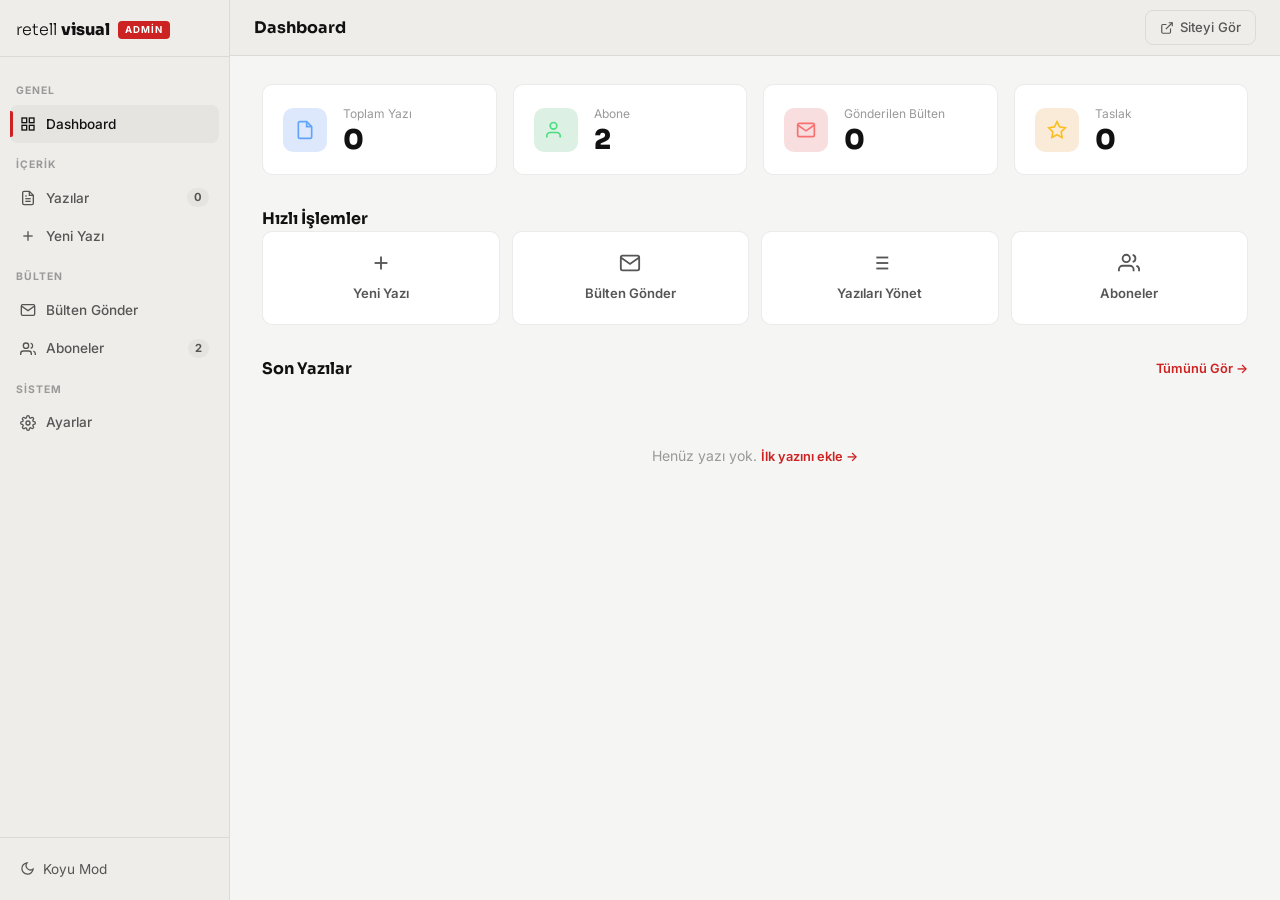
==== admin/index.html @ 18cd8cfc "Add admin panel: article editor, newsletter module, subscriber management" ====
<!DOCTYPE html>
<html lang="tr" data-theme="dark">
<head>
  <meta charset="UTF-8">
  <meta name="viewport" content="width=device-width, initial-scale=1.0">
  <title>Retell Visual — Admin</title>
  <link rel="preconnect" href="https://fonts.googleapis.com">
  <link rel="preconnect" href="https://fonts.gstatic.com" crossorigin>
  <link href="https://fonts.googleapis.com/css2?family=Sora:wght@300;400;600;700;800&family=Inter:wght@400;500;600&display=swap" rel="stylesheet">
  <link rel="stylesheet" href="admin.css">
</head>
<body>

  <!-- ── SIDEBAR ──────────────────────────────────────────── -->
  <aside class="sidebar" id="sidebar">
    <div class="sidebar-top">
      <a href="../index.html" class="sidebar-logo" target="_blank">
        <span class="logo-wordmark">retell <strong>visual</strong></span>
        <span class="admin-badge">admin</span>
      </a>
      <button class="sidebar-close" id="sidebar-close" aria-label="Menüyü kapat">
        <svg xmlns="http://www.w3.org/2000/svg" width="18" height="18" viewBox="0 0 24 24" fill="none" stroke="currentColor" stroke-width="2.5"><line x1="18" y1="6" x2="6" y2="18"/><line x1="6" y1="6" x2="18" y2="18"/></svg>
      </button>
    </div>

    <nav class="sidebar-nav">
      <p class="nav-section-label">Genel</p>
      <ul>
        <li><a href="#" class="nav-item active" data-view="dashboard">
          <svg xmlns="http://www.w3.org/2000/svg" width="16" height="16" viewBox="0 0 24 24" fill="none" stroke="currentColor" stroke-width="2"><rect x="3" y="3" width="7" height="7"/><rect x="14" y="3" width="7" height="7"/><rect x="14" y="14" width="7" height="7"/><rect x="3" y="14" width="7" height="7"/></svg>
          Dashboard
        </a></li>
      </ul>

      <p class="nav-section-label">İçerik</p>
      <ul>
        <li><a href="#" class="nav-item" data-view="articles">
          <svg xmlns="http://www.w3.org/2000/svg" width="16" height="16" viewBox="0 0 24 24" fill="none" stroke="currentColor" stroke-width="2"><path d="M14 2H6a2 2 0 0 0-2 2v16a2 2 0 0 0 2 2h12a2 2 0 0 0 2-2V8z"/><polyline points="14 2 14 8 20 8"/><line x1="16" y1="13" x2="8" y2="13"/><line x1="16" y1="17" x2="8" y2="17"/><polyline points="10 9 9 9 8 9"/></svg>
          Yazılar
          <span class="nav-badge" id="articles-count">0</span>
        </a></li>
        <li><a href="#" class="nav-item" data-view="new-article">
          <svg xmlns="http://www.w3.org/2000/svg" width="16" height="16" viewBox="0 0 24 24" fill="none" stroke="currentColor" stroke-width="2"><line x1="12" y1="5" x2="12" y2="19"/><line x1="5" y1="12" x2="19" y2="12"/></svg>
          Yeni Yazı
        </a></li>
      </ul>

      <p class="nav-section-label">Bülten</p>
      <ul>
        <li><a href="#" class="nav-item" data-view="newsletter">
          <svg xmlns="http://www.w3.org/2000/svg" width="16" height="16" viewBox="0 0 24 24" fill="none" stroke="currentColor" stroke-width="2"><path d="M4 4h16c1.1 0 2 .9 2 2v12c0 1.1-.9 2-2 2H4c-1.1 0-2-.9-2-2V6c0-1.1.9-2 2-2z"/><polyline points="22,6 12,13 2,6"/></svg>
          Bülten Gönder
        </a></li>
        <li><a href="#" class="nav-item" data-view="subscribers">
          <svg xmlns="http://www.w3.org/2000/svg" width="16" height="16" viewBox="0 0 24 24" fill="none" stroke="currentColor" stroke-width="2"><path d="M17 21v-2a4 4 0 0 0-4-4H5a4 4 0 0 0-4 4v2"/><circle cx="9" cy="7" r="4"/><path d="M23 21v-2a4 4 0 0 0-3-3.87"/><path d="M16 3.13a4 4 0 0 1 0 7.75"/></svg>
          Aboneler
          <span class="nav-badge" id="subs-count">0</span>
        </a></li>
      </ul>

      <p class="nav-section-label">Sistem</p>
      <ul>
        <li><a href="#" class="nav-item" data-view="settings">
          <svg xmlns="http://www.w3.org/2000/svg" width="16" height="16" viewBox="0 0 24 24" fill="none" stroke="currentColor" stroke-width="2"><circle cx="12" cy="12" r="3"/><path d="M19.4 15a1.65 1.65 0 0 0 .33 1.82l.06.06a2 2 0 0 1-2.83 2.83l-.06-.06a1.65 1.65 0 0 0-1.82-.33 1.65 1.65 0 0 0-1 1.51V21a2 2 0 0 1-4 0v-.09A1.65 1.65 0 0 0 9 19.4a1.65 1.65 0 0 0-1.82.33l-.06.06a2 2 0 0 1-2.83-2.83l.06-.06A1.65 1.65 0 0 0 4.68 15a1.65 1.65 0 0 0-1.51-1H3a2 2 0 0 1 0-4h.09A1.65 1.65 0 0 0 4.6 9a1.65 1.65 0 0 0-.33-1.82l-.06-.06a2 2 0 0 1 2.83-2.83l.06.06A1.65 1.65 0 0 0 9 4.68a1.65 1.65 0 0 0 1-1.51V3a2 2 0 0 1 4 0v.09a1.65 1.65 0 0 0 1 1.51 1.65 1.65 0 0 0 1.82-.33l.06-.06a2 2 0 0 1 2.83 2.83l-.06.06A1.65 1.65 0 0 0 19.4 9a1.65 1.65 0 0 0 1.51 1H21a2 2 0 0 1 0 4h-.09a1.65 1.65 0 0 0-1.51 1z"/></svg>
          Ayarlar
        </a></li>
      </ul>
    </nav>

    <div class="sidebar-bottom">
      <button class="theme-toggle-sidebar" id="theme-toggle">
        <svg class="icon-sun" xmlns="http://www.w3.org/2000/svg" width="15" height="15" viewBox="0 0 24 24" fill="none" stroke="currentColor" stroke-width="2"><circle cx="12" cy="12" r="5"/><line x1="12" y1="1" x2="12" y2="3"/><line x1="12" y1="21" x2="12" y2="23"/><line x1="4.22" y1="4.22" x2="5.64" y2="5.64"/><line x1="18.36" y1="18.36" x2="19.78" y2="19.78"/><line x1="1" y1="12" x2="3" y2="12"/><line x1="21" y1="12" x2="23" y2="12"/></svg>
        <svg class="icon-moon" xmlns="http://www.w3.org/2000/svg" width="15" height="15" viewBox="0 0 24 24" fill="none" stroke="currentColor" stroke-width="2"><path d="M21 12.79A9 9 0 1 1 11.21 3 7 7 0 0 0 21 12.79z"/></svg>
        <span class="theme-label">Açık Mod</span>
      </button>
    </div>
  </aside>

  <!-- ── MAIN ─────────────────────────────────────────────── -->
  <div class="admin-main" id="admin-main">

    <!-- Topbar -->
    <header class="topbar">
      <button class="topbar-menu" id="sidebar-open" aria-label="Menüyü aç">
        <svg xmlns="http://www.w3.org/2000/svg" width="20" height="20" viewBox="0 0 24 24" fill="none" stroke="currentColor" stroke-width="2"><line x1="3" y1="6" x2="21" y2="6"/><line x1="3" y1="12" x2="21" y2="12"/><line x1="3" y1="18" x2="21" y2="18"/></svg>
      </button>
      <h1 class="topbar-title" id="topbar-title">Dashboard</h1>
      <div class="topbar-actions">
        <a href="../index.html" target="_blank" class="topbar-btn">
          <svg xmlns="http://www.w3.org/2000/svg" width="14" height="14" viewBox="0 0 24 24" fill="none" stroke="currentColor" stroke-width="2"><path d="M18 13v6a2 2 0 0 1-2 2H5a2 2 0 0 1-2-2V8a2 2 0 0 1 2-2h6"/><polyline points="15 3 21 3 21 9"/><line x1="10" y1="14" x2="21" y2="3"/></svg>
          Siteyi Gör
        </a>
      </div>
    </header>

    <!-- ── VIEW: DASHBOARD ─────────────────────────────────── -->
    <div class="view active" id="view-dashboard">
      <div class="view-inner">

        <div class="stat-row">
          <div class="stat-tile">
            <div class="stat-tile-icon icon-blue">
              <svg xmlns="http://www.w3.org/2000/svg" width="20" height="20" viewBox="0 0 24 24" fill="none" stroke="currentColor" stroke-width="2"><path d="M14 2H6a2 2 0 0 0-2 2v16a2 2 0 0 0 2 2h12a2 2 0 0 0 2-2V8z"/><polyline points="14 2 14 8 20 8"/></svg>
            </div>
            <div>
              <p class="stat-tile-label">Toplam Yazı</p>
              <p class="stat-tile-value" id="dash-articles">0</p>
            </div>
          </div>
          <div class="stat-tile">
            <div class="stat-tile-icon icon-green">
              <svg xmlns="http://www.w3.org/2000/svg" width="20" height="20" viewBox="0 0 24 24" fill="none" stroke="currentColor" stroke-width="2"><path d="M17 21v-2a4 4 0 0 0-4-4H5a4 4 0 0 0-4 4v2"/><circle cx="9" cy="7" r="4"/></svg>
            </div>
            <div>
              <p class="stat-tile-label">Abone</p>
              <p class="stat-tile-value" id="dash-subs">0</p>
            </div>
          </div>
          <div class="stat-tile">
            <div class="stat-tile-icon icon-red">
              <svg xmlns="http://www.w3.org/2000/svg" width="20" height="20" viewBox="0 0 24 24" fill="none" stroke="currentColor" stroke-width="2"><path d="M4 4h16c1.1 0 2 .9 2 2v12c0 1.1-.9 2-2 2H4c-1.1 0-2-.9-2-2V6c0-1.1.9-2 2-2z"/><polyline points="22,6 12,13 2,6"/></svg>
            </div>
            <div>
              <p class="stat-tile-label">Gönderilen Bülten</p>
              <p class="stat-tile-value" id="dash-newsletters">0</p>
            </div>
          </div>
          <div class="stat-tile">
            <div class="stat-tile-icon icon-amber">
              <svg xmlns="http://www.w3.org/2000/svg" width="20" height="20" viewBox="0 0 24 24" fill="none" stroke="currentColor" stroke-width="2"><polygon points="12 2 15.09 8.26 22 9.27 17 14.14 18.18 21.02 12 17.77 5.82 21.02 7 14.14 2 9.27 8.91 8.26 12 2"/></svg>
            </div>
            <div>
              <p class="stat-tile-label">Taslak</p>
              <p class="stat-tile-value" id="dash-drafts">0</p>
            </div>
          </div>
        </div>

        <!-- Quick actions -->
        <div class="section-block">
          <h2 class="block-title">Hızlı İşlemler</h2>
          <div class="quick-actions">
            <button class="quick-btn" data-view="new-article">
              <svg xmlns="http://www.w3.org/2000/svg" width="22" height="22" viewBox="0 0 24 24" fill="none" stroke="currentColor" stroke-width="2"><line x1="12" y1="5" x2="12" y2="19"/><line x1="5" y1="12" x2="19" y2="12"/></svg>
              Yeni Yazı
            </button>
            <button class="quick-btn" data-view="newsletter">
              <svg xmlns="http://www.w3.org/2000/svg" width="22" height="22" viewBox="0 0 24 24" fill="none" stroke="currentColor" stroke-width="2"><path d="M4 4h16c1.1 0 2 .9 2 2v12c0 1.1-.9 2-2 2H4c-1.1 0-2-.9-2-2V6c0-1.1.9-2 2-2z"/><polyline points="22,6 12,13 2,6"/></svg>
              Bülten Gönder
            </button>
            <button class="quick-btn" data-view="articles">
              <svg xmlns="http://www.w3.org/2000/svg" width="22" height="22" viewBox="0 0 24 24" fill="none" stroke="currentColor" stroke-width="2"><line x1="8" y1="6" x2="21" y2="6"/><line x1="8" y1="12" x2="21" y2="12"/><line x1="8" y1="18" x2="21" y2="18"/><line x1="3" y1="6" x2="3.01" y2="6"/><line x1="3" y1="12" x2="3.01" y2="12"/><line x1="3" y1="18" x2="3.01" y2="18"/></svg>
              Yazıları Yönet
            </button>
            <button class="quick-btn" data-view="subscribers">
              <svg xmlns="http://www.w3.org/2000/svg" width="22" height="22" viewBox="0 0 24 24" fill="none" stroke="currentColor" stroke-width="2"><path d="M17 21v-2a4 4 0 0 0-4-4H5a4 4 0 0 0-4 4v2"/><circle cx="9" cy="7" r="4"/><path d="M23 21v-2a4 4 0 0 0-3-3.87"/><path d="M16 3.13a4 4 0 0 1 0 7.75"/></svg>
              Aboneler
            </button>
          </div>
        </div>

        <!-- Recent articles -->
        <div class="section-block">
          <div class="block-head">
            <h2 class="block-title">Son Yazılar</h2>
            <button class="link-btn" data-view="articles">Tümünü Gör →</button>
          </div>
          <div id="dash-recent-list" class="article-list"></div>
          <div class="empty-state hidden" id="dash-empty">
            <p>Henüz yazı yok. <button class="link-btn" data-view="new-article">İlk yazını ekle →</button></p>
          </div>
        </div>

      </div>
    </div>

    <!-- ── VIEW: ARTICLES LIST ─────────────────────────────── -->
    <div class="view" id="view-articles">
      <div class="view-inner">
        <div class="block-head">
          <h2 class="block-title">Tüm Yazılar</h2>
          <button class="btn-primary" data-view="new-article">+ Yeni Yazı</button>
        </div>

        <div class="filter-bar">
          <input type="search" id="article-search" class="search-input" placeholder="Yazı ara...">
          <select id="article-filter-cat" class="select-input">
            <option value="">Tüm Kategoriler</option>
            <option value="saha">Saha</option>
            <option value="cografya">Coğrafya</option>
            <option value="kultur">Kültür</option>
            <option value="multimedya">Multimedya</option>
          </select>
          <select id="article-filter-status" class="select-input">
            <option value="">Tüm Durumlar</option>
            <option value="published">Yayında</option>
            <option value="draft">Taslak</option>
          </select>
        </div>

        <div id="articles-list" class="article-list"></div>
        <div class="empty-state hidden" id="articles-empty">
          <svg xmlns="http://www.w3.org/2000/svg" width="48" height="48" viewBox="0 0 24 24" fill="none" stroke="currentColor" stroke-width="1.5"><path d="M14 2H6a2 2 0 0 0-2 2v16a2 2 0 0 0 2 2h12a2 2 0 0 0 2-2V8z"/><polyline points="14 2 14 8 20 8"/></svg>
          <p>Henüz yazı eklenmedi.</p>
          <button class="btn-primary" data-view="new-article">+ Yeni Yazı Ekle</button>
        </div>
      </div>
    </div>

    <!-- ── VIEW: NEW / EDIT ARTICLE ───────────────────────── -->
    <div class="view" id="view-new-article">
      <div class="view-inner view-editor">

        <div class="editor-layout">

          <!-- Editor main -->
          <div class="editor-main">
            <div class="form-group">
              <label class="form-label" for="art-title">Başlık <span class="required">*</span></label>
              <input type="text" id="art-title" class="form-input input-lg" placeholder="Yazı başlığını girin...">
            </div>

            <div class="form-group">
              <label class="form-label" for="art-subtitle">Alt Başlık / Özet</label>
              <textarea id="art-subtitle" class="form-input form-textarea" rows="2" placeholder="Kısa bir özet veya alt başlık..."></textarea>
            </div>

            <!-- Cover image -->
            <div class="form-group">
              <label class="form-label">Kapak Görseli</label>
              <div class="image-upload-zone" id="image-drop-zone">
                <div class="image-preview hidden" id="image-preview-wrap">
                  <img id="image-preview-img" src="" alt="Önizleme">
                  <button class="image-remove" id="image-remove" aria-label="Görseli kaldır">✕</button>
                </div>
                <div class="image-placeholder" id="image-placeholder">
                  <svg xmlns="http://www.w3.org/2000/svg" width="32" height="32" viewBox="0 0 24 24" fill="none" stroke="currentColor" stroke-width="1.5"><rect x="3" y="3" width="18" height="18" rx="2"/><circle cx="8.5" cy="8.5" r="1.5"/><polyline points="21 15 16 10 5 21"/></svg>
                  <p>Görsel URL'si girin veya dosya seç</p>
                  <input type="file" id="art-image-file" accept="image/*" class="file-input">
                  <button class="btn-sm" onclick="document.getElementById('art-image-file').click()">Dosya Seç</button>
                </div>
              </div>
              <input type="url" id="art-image-url" class="form-input mt-8" placeholder="https://... görsel URL'si">
            </div>

            <!-- Content editor -->
            <div class="form-group">
              <label class="form-label">İçerik</label>
              <div class="editor-toolbar" role="toolbar" aria-label="Biçimlendirme araçları">
                <button class="editor-tool" data-cmd="bold" title="Kalın"><strong>B</strong></button>
                <button class="editor-tool" data-cmd="italic" title="İtalik"><em>I</em></button>
                <button class="editor-tool" data-cmd="underline" title="Altı çizili"><u>U</u></button>
                <span class="tool-sep"></span>
                <button class="editor-tool" data-cmd="h2" title="Başlık 2">H2</button>
                <button class="editor-tool" data-cmd="h3" title="Başlık 3">H3</button>
                <button class="editor-tool" data-cmd="blockquote" title="Alıntı">❝</button>
                <span class="tool-sep"></span>
                <button class="editor-tool" data-cmd="insertUnorderedList" title="Liste">≡</button>
                <button class="editor-tool" data-cmd="insertOrderedList" title="Numaralı liste">1.</button>
                <span class="tool-sep"></span>
                <button class="editor-tool" data-cmd="link" title="Bağlantı">🔗</button>
              </div>
              <div
                id="art-content"
                class="content-editor"
                contenteditable="true"
                role="textbox"
                aria-multiline="true"
                aria-label="Yazı içeriği"
                data-placeholder="Yazınızı buraya yazın..."
              ></div>
            </div>
          </div>

          <!-- Editor sidebar -->
          <aside class="editor-sidebar">

            <!-- Publish box -->
            <div class="editor-panel">
              <div class="panel-head">
                <h3>Yayın</h3>
                <span class="status-badge draft" id="status-badge">Taslak</span>
              </div>
              <div class="panel-body">
                <div class="form-group-sm">
                  <label class="form-label-sm">Durum</label>
                  <select id="art-status" class="select-input">
                    <option value="draft">Taslak</option>
                    <option value="published">Yayında</option>
                  </select>
                </div>
                <div class="form-group-sm">
                  <label class="form-label-sm">Yayın Tarihi</label>
                  <input type="date" id="art-date" class="form-input">
                </div>
                <div class="editor-actions">
                  <button class="btn-outline-sm" id="save-draft-btn">Taslak Kaydet</button>
                  <button class="btn-primary-sm" id="publish-btn">Yayınla</button>
                </div>
                <button class="btn-danger-sm hidden" id="delete-btn">Yazıyı Sil</button>
              </div>
            </div>

            <!-- Category -->
            <div class="editor-panel">
              <div class="panel-head"><h3>Kategori & Etiketler</h3></div>
              <div class="panel-body">
                <div class="form-group-sm">
                  <label class="form-label-sm">Ana Kategori <span class="required">*</span></label>
                  <select id="art-category" class="select-input">
                    <option value="">Seçin...</option>
                    <option value="saha">Saha</option>
                    <option value="cografya">Coğrafya</option>
                    <option value="kultur">Kültür</option>
                    <option value="multimedya">Multimedya</option>
                  </select>
                </div>
                <div class="form-group-sm">
                  <label class="form-label-sm">Alt Kategori</label>
                  <select id="art-subcategory" class="select-input">
                    <option value="">Seçin...</option>
                  </select>
                </div>
                <div class="form-group-sm">
                  <label class="form-label-sm">Etiketler</label>
                  <div class="tag-input-wrap" id="tag-input-wrap">
                    <input type="text" id="tag-input" class="tag-input" placeholder="Etiket ekle, Enter'a bas">
                  </div>
                </div>
              </div>
            </div>

            <!-- Author -->
            <div class="editor-panel">
              <div class="panel-head"><h3>Yazar</h3></div>
              <div class="panel-body">
                <div class="form-group-sm">
                  <label class="form-label-sm">Yazar Adı <span class="required">*</span></label>
                  <input type="text" id="art-author" class="form-input" placeholder="Yazar adı">
                </div>
                <div class="form-group-sm">
                  <label class="form-label-sm">Ünvan</label>
                  <input type="text" id="art-author-role" class="form-input" placeholder="Araştırmacı Gazeteci">
                </div>
                <div class="form-group-sm">
                  <label class="form-label-sm">Yazar Fotoğrafı URL</label>
                  <input type="url" id="art-author-img" class="form-input" placeholder="https://...">
                </div>
              </div>
            </div>

            <!-- SEO -->
            <div class="editor-panel">
              <div class="panel-head"><h3>SEO / Meta</h3></div>
              <div class="panel-body">
                <div class="form-group-sm">
                  <label class="form-label-sm">Slug (URL)</label>
                  <input type="text" id="art-slug" class="form-input" placeholder="yazi-basligi">
                </div>
                <div class="form-group-sm">
                  <label class="form-label-sm">Dil</label>
                  <select id="art-lang" class="select-input">
                    <option value="tr">Türkçe</option>
                    <option value="en">English</option>
                    <option value="both">TR + EN</option>
                  </select>
                </div>
                <div class="form-group-sm">
                  <label class="form-label-sm">Okuma Süresi (dk)</label>
                  <input type="number" id="art-readtime" class="form-input" placeholder="5" min="1">
                </div>
              </div>
            </div>

          </aside>
        </div><!-- /editor-layout -->

        <!-- Hidden edit ID -->
        <input type="hidden" id="edit-article-id" value="">

      </div>
    </div>

    <!-- ── VIEW: NEWSLETTER ────────────────────────────────── -->
    <div class="view" id="view-newsletter">
      <div class="view-inner">
        <h2 class="block-title" style="margin-bottom:24px">Bülten Gönder</h2>

        <div class="newsletter-layout">
          <div class="newsletter-editor">

            <div class="form-group">
              <label class="form-label" for="nl-subject">Konu Satırı <span class="required">*</span></label>
              <input type="text" id="nl-subject" class="form-input" placeholder="Bülten konusu...">
            </div>

            <div class="form-group">
              <label class="form-label" for="nl-preheader">Ön İzleme Metni</label>
              <input type="text" id="nl-preheader" class="form-input" placeholder="E-posta önizlemesinde görünen kısa metin...">
            </div>

            <!-- Template picker -->
            <div class="form-group">
              <label class="form-label">Şablon</label>
              <div class="template-grid">
                <label class="template-card selected">
                  <input type="radio" name="nl-template" value="weekly" checked>
                  <div class="template-preview tpl-weekly">
                    <div class="tpl-header"></div>
                    <div class="tpl-lines"><span></span><span></span><span class="short"></span></div>
                    <div class="tpl-cards"><span></span><span></span></div>
                  </div>
                  <span>Haftalık Seçki</span>
                </label>
                <label class="template-card">
                  <input type="radio" name="nl-template" value="breaking">
                  <div class="template-preview tpl-breaking">
                    <div class="tpl-big-img"></div>
                    <div class="tpl-lines"><span></span><span></span></div>
                  </div>
                  <span>Son Dakika</span>
                </label>
                <label class="template-card">
                  <input type="radio" name="nl-template" value="digest">
                  <div class="template-preview tpl-digest">
                    <div class="tpl-lines"><span></span><span></span><span></span><span class="short"></span></div>
                  </div>
                  <span>Özet Liste</span>
                </label>
              </div>
            </div>

            <!-- Article picker -->
            <div class="form-group">
              <label class="form-label">Öne Çıkan Yazı</label>
              <select id="nl-featured-article" class="select-input">
                <option value="">Yazı seçin (opsiyonel)...</option>
              </select>
            </div>

            <div class="form-group">
              <label class="form-label" for="nl-body">Bülten Mesajı <span class="required">*</span></label>
              <textarea id="nl-body" class="form-input form-textarea" rows="8" placeholder="Bu haftanın öne çıkan konuları ve editör notu..."></textarea>
            </div>

            <div class="form-group">
              <label class="form-label" for="nl-cta">CTA Butonu Metni</label>
              <input type="text" id="nl-cta" class="form-input" placeholder="Devamını Oku →" value="Devamını Oku →">
            </div>

          </div>

          <!-- Newsletter preview & send -->
          <div class="newsletter-sidebar">

            <div class="editor-panel">
              <div class="panel-head"><h3>Gönderim</h3></div>
              <div class="panel-body">
                <div class="sub-summary">
                  <svg xmlns="http://www.w3.org/2000/svg" width="16" height="16" viewBox="0 0 24 24" fill="none" stroke="currentColor" stroke-width="2"><path d="M17 21v-2a4 4 0 0 0-4-4H5a4 4 0 0 0-4 4v2"/><circle cx="9" cy="7" r="4"/></svg>
                  <span id="nl-sub-count">0 abone</span>
                </div>
                <div class="form-group-sm">
                  <label class="form-label-sm">Gönderim Zamanı</label>
                  <select id="nl-send-time" class="select-input">
                    <option value="now">Şimdi Gönder</option>
                    <option value="schedule">Zamanla</option>
                  </select>
                </div>
                <div id="schedule-picker" class="form-group-sm hidden">
                  <label class="form-label-sm">Tarih & Saat</label>
                  <input type="datetime-local" id="nl-schedule-dt" class="form-input">
                </div>
                <div class="editor-actions">
                  <button class="btn-outline-sm" id="nl-preview-btn">Önizle</button>
                  <button class="btn-primary-sm" id="nl-send-btn">Gönder</button>
                </div>
              </div>
            </div>

            <!-- Sent history -->
            <div class="editor-panel">
              <div class="panel-head"><h3>Gönderim Geçmişi</h3></div>
              <div class="panel-body">
                <div id="nl-history-list"></div>
                <p class="empty-text hidden" id="nl-history-empty">Henüz bülten gönderilmedi.</p>
              </div>
            </div>
          </div>
        </div>

        <!-- Email preview modal -->
        <div class="nl-preview-wrap hidden" id="nl-preview-wrap">
          <div class="nl-preview-modal">
            <div class="nl-preview-topbar">
              <span>E-posta Önizleme</span>
              <button id="nl-preview-close">✕</button>
            </div>
            <div class="nl-preview-body" id="nl-preview-body"></div>
          </div>
        </div>

      </div>
    </div>

    <!-- ── VIEW: SUBSCRIBERS ───────────────────────────────── -->
    <div class="view" id="view-subscribers">
      <div class="view-inner">
        <div class="block-head">
          <h2 class="block-title">Aboneler</h2>
          <button class="btn-primary" id="add-sub-btn">+ Manuel Ekle</button>
        </div>

        <!-- Add subscriber inline form -->
        <div class="inline-form hidden" id="add-sub-form">
          <input type="email" id="new-sub-email" class="form-input" placeholder="eposta@ornek.com" style="max-width:280px">
          <input type="text" id="new-sub-name" class="form-input" placeholder="Ad Soyad (opsiyonel)" style="max-width:200px">
          <button class="btn-primary-sm" id="confirm-sub-btn">Ekle</button>
          <button class="btn-outline-sm" id="cancel-sub-btn">İptal</button>
        </div>

        <div class="filter-bar">
          <input type="search" id="sub-search" class="search-input" placeholder="E-posta veya isim ara...">
          <select id="sub-filter" class="select-input">
            <option value="">Tüm Aboneler</option>
            <option value="active">Aktif</option>
            <option value="unsubscribed">Çıkmış</option>
          </select>
          <button class="btn-outline-sm" id="export-subs-btn">CSV İndir</button>
        </div>

        <div id="subscribers-table-wrap">
          <table class="data-table" id="subscribers-table">
            <thead>
              <tr>
                <th><input type="checkbox" id="select-all-subs" aria-label="Tümünü seç"></th>
                <th>E-posta</th>
                <th>İsim</th>
                <th>Kayıt Tarihi</th>
                <th>Durum</th>
                <th>İşlem</th>
              </tr>
            </thead>
            <tbody id="subscribers-tbody"></tbody>
          </table>
        </div>
        <p class="empty-text hidden" id="subs-empty">Henüz abone yok.</p>

      </div>
    </div>

    <!-- ── VIEW: SETTINGS ─────────────────────────────────── -->
    <div class="view" id="view-settings">
      <div class="view-inner" style="max-width:680px">
        <h2 class="block-title" style="margin-bottom:24px">Site Ayarları</h2>

        <div class="editor-panel">
          <div class="panel-head"><h3>Site Bilgileri</h3></div>
          <div class="panel-body">
            <div class="form-group-sm">
              <label class="form-label-sm">Site Adı</label>
              <input type="text" id="set-sitename" class="form-input" value="Retell Visual">
            </div>
            <div class="form-group-sm">
              <label class="form-label-sm">Slogan</label>
              <input type="text" id="set-tagline" class="form-input" value="Toplumsal hikâyeler, araştırma ve yeni medya anlatıları.">
            </div>
            <div class="form-group-sm">
              <label class="form-label-sm">İletişim E-postası</label>
              <input type="email" id="set-email" class="form-input" placeholder="editor@retellvisual.com">
            </div>
          </div>
        </div>

        <div class="editor-panel">
          <div class="panel-head"><h3>Sosyal Medya</h3></div>
          <div class="panel-body">
            <div class="form-group-sm">
              <label class="form-label-sm">Instagram</label>
              <input type="url" id="set-instagram" class="form-input" placeholder="https://instagram.com/...">
            </div>
            <div class="form-group-sm">
              <label class="form-label-sm">X / Twitter</label>
              <input type="url" id="set-twitter" class="form-input" placeholder="https://x.com/...">
            </div>
            <div class="form-group-sm">
              <label class="form-label-sm">YouTube</label>
              <input type="url" id="set-youtube" class="form-input" placeholder="https://youtube.com/...">
            </div>
            <div class="form-group-sm">
              <label class="form-label-sm">LinkedIn</label>
              <input type="url" id="set-linkedin" class="form-input" placeholder="https://linkedin.com/...">
            </div>
          </div>
        </div>

        <div class="editor-panel">
          <div class="panel-head"><h3>Veri Yönetimi</h3></div>
          <div class="panel-body">
            <p style="font-size:.85rem;color:var(--text-2);margin-bottom:16px">Tüm veriler tarayıcının localStorage'ında saklanır. Dışa aktarabilir veya sıfırlayabilirsiniz.</p>
            <div style="display:flex;gap:10px;flex-wrap:wrap">
              <button class="btn-outline-sm" id="export-data-btn">Veriyi Dışa Aktar (JSON)</button>
              <button class="btn-outline-sm" id="import-data-btn">Veri İçe Aktar</button>
              <input type="file" id="import-file" accept=".json" class="hidden">
              <button class="btn-danger-sm" id="reset-data-btn">Tüm Veriyi Sıfırla</button>
            </div>
          </div>
        </div>

        <div style="margin-top:16px;text-align:right">
          <button class="btn-primary" id="save-settings-btn">Ayarları Kaydet</button>
        </div>

      </div>
    </div>

  </div><!-- /admin-main -->

  <!-- ── TOAST ────────────────────────────────────────────── -->
  <div class="toast-container" id="toast-container"></div>

  <!-- ── CONFIRM MODAL ────────────────────────────────────── -->
  <div class="modal-overlay hidden" id="confirm-modal">
    <div class="modal-box">
      <p class="modal-message" id="modal-message">Bu işlemi onaylıyor musunuz?</p>
      <div class="modal-actions">
        <button class="btn-outline-sm" id="modal-cancel">İptal</button>
        <button class="btn-danger-sm" id="modal-confirm">Onayla</button>
      </div>
    </div>
  </div>

  <script src="admin.js"></script>
</body>
</html>
---- admin/admin.css ----
/* ============================================================
   RETELL VISUAL — admin.css
   ============================================================ */

:root {
  --bg:        #0d0d0d;
  --bg-1:      #141414;
  --bg-2:      #1a1a1a;
  --bg-card:   #1e1e1e;
  --bg-card-h: #252525;
  --text:      #f0ede8;
  --text-2:    #9a9490;
  --text-3:    #555;
  --border:    rgba(240,237,232,0.08);
  --border-h:  rgba(240,237,232,0.16);
  --red:       #cc2222;
  --red-h:     #e53030;
  --blue:      #2563eb;
  --green:     #16a34a;
  --amber:     #d97706;
  --sidebar-w: 230px;
  --topbar-h:  56px;
  --r:         10px;
  --ease:      cubic-bezier(0.22, 1, 0.36, 1);
}

[data-theme="light"] {
  --bg:       #f5f5f4;
  --bg-1:     #eeede9;
  --bg-2:     #e5e4e0;
  --bg-card:  #ffffff;
  --bg-card-h:#f8f7f5;
  --text:     #111;
  --text-2:   #555;
  --text-3:   #999;
  --border:   rgba(0,0,0,0.08);
  --border-h: rgba(0,0,0,0.15);
}

*, *::before, *::after { box-sizing: border-box; margin: 0; padding: 0; }
html { height: 100%; }
body {
  display: flex;
  min-height: 100vh;
  background: var(--bg);
  color: var(--text);
  font-family: 'Inter', system-ui, sans-serif;
  font-size: 14px;
  line-height: 1.5;
}
img  { display: block; max-width: 100%; }
a    { color: inherit; text-decoration: none; }
ul   { list-style: none; }
button { cursor: pointer; border: none; background: none; font: inherit; color: inherit; }
input, select, textarea { font: inherit; color: inherit; }

/* ── SIDEBAR ────────────────────────────────────────────────── */
.sidebar {
  position: fixed; top: 0; left: 0; bottom: 0;
  width: var(--sidebar-w);
  background: var(--bg-1);
  border-right: 1px solid var(--border);
  display: flex; flex-direction: column;
  z-index: 50;
  transition: transform 0.3s var(--ease);
}

.sidebar-top {
  display: flex; align-items: center; justify-content: space-between;
  padding: 18px 16px 14px;
  border-bottom: 1px solid var(--border);
}
.sidebar-logo { display: flex; align-items: center; gap: 8px; }
.logo-wordmark {
  font-family: 'Sora', sans-serif; font-size: 1rem; font-weight: 300;
}
.logo-wordmark strong { font-weight: 800; }
.admin-badge {
  padding: 2px 7px; border-radius: 4px;
  background: var(--red); color: #fff;
  font-size: 0.6rem; font-weight: 700; letter-spacing: 0.1em; text-transform: uppercase;
}
.sidebar-close {
  display: none;
  align-items: center; justify-content: center;
  width: 30px; height: 30px; border-radius: 6px;
  color: var(--text-2);
  transition: background 0.2s;
}
.sidebar-close:hover { background: var(--border); }

.sidebar-nav { flex: 1; overflow-y: auto; padding: 12px 10px; }
.nav-section-label {
  font-size: 0.65rem; font-weight: 700; letter-spacing: 0.1em;
  text-transform: uppercase; color: var(--text-3);
  padding: 14px 6px 6px;
}
.nav-item {
  display: flex; align-items: center; gap: 10px;
  padding: 9px 10px; border-radius: 8px;
  font-size: 0.85rem; font-weight: 500; color: var(--text-2);
  transition: background 0.15s, color 0.15s;
  position: relative;
}
.nav-item:hover { background: var(--border); color: var(--text); }
.nav-item.active { background: var(--bg-2); color: var(--text); }
.nav-item.active::before {
  content: ''; position: absolute; left: 0; top: 6px; bottom: 6px;
  width: 3px; background: var(--red); border-radius: 0 2px 2px 0;
}
.nav-badge {
  margin-left: auto; padding: 1px 7px;
  border-radius: 10px; background: var(--bg-2);
  font-size: 0.7rem; font-weight: 700; color: var(--text-2);
}

.sidebar-bottom {
  padding: 12px 10px; border-top: 1px solid var(--border);
}
.theme-toggle-sidebar {
  display: flex; align-items: center; gap: 8px;
  width: 100%; padding: 9px 10px; border-radius: 8px;
  font-size: 0.85rem; color: var(--text-2);
  transition: background 0.15s;
}
.theme-toggle-sidebar:hover { background: var(--border); color: var(--text); }
[data-theme="dark"]  .icon-sun  { display: block; }
[data-theme="dark"]  .icon-moon { display: none; }
[data-theme="light"] .icon-sun  { display: none; }
[data-theme="light"] .icon-moon { display: block; }

/* ── MAIN AREA ──────────────────────────────────────────────── */
.admin-main {
  margin-left: var(--sidebar-w);
  flex: 1; display: flex; flex-direction: column;
  min-height: 100vh;
}

/* Topbar */
.topbar {
  position: sticky; top: 0; z-index: 30;
  height: var(--topbar-h);
  background: var(--bg-1);
  border-bottom: 1px solid var(--border);
  display: flex; align-items: center; gap: 12px;
  padding: 0 24px;
}
.topbar-menu {
  display: none; align-items: center; justify-content: center;
  width: 36px; height: 36px; border-radius: 8px;
  color: var(--text-2); transition: background 0.2s;
}
.topbar-menu:hover { background: var(--border); }
.topbar-title {
  font-family: 'Sora', sans-serif; font-size: 1rem; font-weight: 700; flex: 1;
}
.topbar-actions { display: flex; gap: 8px; }
.topbar-btn {
  display: flex; align-items: center; gap: 6px;
  padding: 7px 14px; border-radius: 8px;
  border: 1px solid var(--border);
  font-size: 0.82rem; font-weight: 500; color: var(--text-2);
  transition: color 0.2s, border-color 0.2s, background 0.2s;
}
.topbar-btn:hover { color: var(--text); border-color: var(--border-h); background: var(--border); }

/* Views */
.view { display: none; flex: 1; }
.view.active { display: block; }
.view-inner {
  padding: 28px 32px 60px;
  max-width: 1200px;
}
.view-editor .view-inner { max-width: 100%; }

/* ── DASHBOARD ──────────────────────────────────────────────── */
.stat-row {
  display: grid; grid-template-columns: repeat(4, 1fr); gap: 16px;
  margin-bottom: 32px;
}
.stat-tile {
  display: flex; align-items: center; gap: 16px;
  background: var(--bg-card); border: 1px solid var(--border);
  border-radius: var(--r); padding: 20px;
}
.stat-tile-icon {
  width: 44px; height: 44px; border-radius: 10px;
  display: flex; align-items: center; justify-content: center; flex-shrink: 0;
}
.icon-blue  { background: rgba(37,99,235,0.15); color: #60a5fa; }
.icon-green { background: rgba(22,163,74,0.15);  color: #4ade80; }
.icon-red   { background: rgba(204,34,34,0.15);  color: #f87171; }
.icon-amber { background: rgba(217,119,6,0.15);  color: #fbbf24; }
.stat-tile-label { font-size: 0.75rem; color: var(--text-3); margin-bottom: 4px; }
.stat-tile-value { font-family: 'Sora', sans-serif; font-size: 1.7rem; font-weight: 800; line-height: 1; }

.quick-actions {
  display: grid; grid-template-columns: repeat(4, 1fr); gap: 12px;
  margin-bottom: 8px;
}
.quick-btn {
  display: flex; flex-direction: column; align-items: center; gap: 10px;
  padding: 20px 12px; border-radius: var(--r);
  border: 1px solid var(--border); background: var(--bg-card);
  font-size: 0.82rem; font-weight: 600; color: var(--text-2);
  transition: border-color 0.2s, background 0.2s, color 0.2s, transform 0.2s;
}
.quick-btn:hover {
  border-color: var(--red); color: var(--text);
  background: var(--bg-card-h); transform: translateY(-2px);
}

/* ── SECTION BLOCKS ─────────────────────────────────────────── */
.section-block { margin-bottom: 32px; }
.block-head {
  display: flex; align-items: center; justify-content: space-between;
  margin-bottom: 16px; flex-wrap: wrap; gap: 10px;
}
.block-title {
  font-family: 'Sora', sans-serif; font-size: 1rem; font-weight: 700;
}
.link-btn {
  font-size: 0.8rem; font-weight: 600; color: var(--red);
  background: none; border: none; transition: opacity 0.2s;
}
.link-btn:hover { opacity: 0.75; }

/* ── ARTICLE LIST ───────────────────────────────────────────── */
.article-list { display: flex; flex-direction: column; gap: 8px; }

.article-row {
  display: flex; align-items: center; gap: 14px;
  background: var(--bg-card); border: 1px solid var(--border);
  border-radius: var(--r); padding: 12px 16px;
  transition: border-color 0.2s, background 0.2s;
}
.article-row:hover { border-color: var(--border-h); background: var(--bg-card-h); }
.article-row-thumb {
  width: 60px; height: 44px; border-radius: 6px;
  object-fit: cover; flex-shrink: 0; background: var(--bg-2);
}
.article-row-info { flex: 1; min-width: 0; }
.article-row-title {
  font-family: 'Sora', sans-serif; font-size: 0.88rem; font-weight: 700;
  white-space: nowrap; overflow: hidden; text-overflow: ellipsis;
  margin-bottom: 3px;
}
.article-row-meta { font-size: 0.75rem; color: var(--text-3); display: flex; gap: 10px; }
.article-row-actions { display: flex; gap: 6px; flex-shrink: 0; }
.row-action-btn {
  padding: 5px 10px; border-radius: 6px; border: 1px solid var(--border);
  font-size: 0.75rem; font-weight: 600; color: var(--text-2);
  transition: border-color 0.2s, color 0.2s, background 0.2s;
}
.row-action-btn:hover { border-color: var(--border-h); color: var(--text); background: var(--border); }
.row-action-btn.danger:hover { border-color: var(--red); color: var(--red); }

/* Status badge */
.status-badge {
  padding: 2px 8px; border-radius: 4px;
  font-size: 0.68rem; font-weight: 700; letter-spacing: 0.06em; text-transform: uppercase;
}
.status-badge.published { background: rgba(22,163,74,0.15); color: #4ade80; }
.status-badge.draft     { background: rgba(217,119,6,0.15);  color: #fbbf24; }

/* ── FILTER BAR ─────────────────────────────────────────────── */
.filter-bar {
  display: flex; gap: 10px; flex-wrap: wrap; margin-bottom: 16px;
}
.search-input {
  flex: 1; min-width: 180px;
  padding: 9px 14px; border-radius: 8px;
  border: 1px solid var(--border); background: var(--bg-card);
  font-size: 0.85rem; outline: none;
  transition: border-color 0.2s;
}
.search-input:focus { border-color: var(--red); }
.select-input {
  padding: 9px 12px; border-radius: 8px;
  border: 1px solid var(--border); background: var(--bg-card);
  font-size: 0.85rem; outline: none; cursor: pointer;
  transition: border-color 0.2s;
}
.select-input:focus { border-color: var(--red); }

/* ── EDITOR ─────────────────────────────────────────────────── */
.editor-layout {
  display: grid; grid-template-columns: 1fr 280px; gap: 24px;
  align-items: start;
}
.editor-main { display: flex; flex-direction: column; gap: 20px; }
.editor-sidebar { display: flex; flex-direction: column; gap: 16px; position: sticky; top: calc(var(--topbar-h) + 16px); }

.form-group { display: flex; flex-direction: column; gap: 8px; }
.form-group-sm { display: flex; flex-direction: column; gap: 6px; margin-bottom: 14px; }
.form-group-sm:last-child { margin-bottom: 0; }
.form-label { font-size: 0.82rem; font-weight: 600; color: var(--text-2); }
.form-label-sm { font-size: 0.75rem; font-weight: 600; color: var(--text-3); text-transform: uppercase; letter-spacing: 0.05em; }
.required { color: var(--red); }
.form-input {
  padding: 10px 14px; border-radius: 8px;
  border: 1.5px solid var(--border); background: var(--bg-card);
  font-size: 0.88rem; outline: none;
  transition: border-color 0.2s;
  width: 100%;
}
.form-input:focus { border-color: var(--red); }
.input-lg { font-size: 1.05rem; font-weight: 600; padding: 12px 16px; }
.form-textarea { resize: vertical; min-height: 80px; }
.mt-8 { margin-top: 8px; }

/* Image upload */
.image-upload-zone {
  border: 2px dashed var(--border); border-radius: var(--r);
  overflow: hidden; min-height: 140px;
  display: flex; align-items: center; justify-content: center;
  transition: border-color 0.2s;
}
.image-upload-zone.drag-over { border-color: var(--red); background: rgba(204,34,34,0.05); }
.image-placeholder {
  display: flex; flex-direction: column; align-items: center; gap: 8px;
  padding: 24px; color: var(--text-3); font-size: 0.82rem; text-align: center;
}
.image-preview-wrap { position: relative; width: 100%; }
.image-preview-wrap img { width: 100%; max-height: 220px; object-fit: cover; }
.image-remove {
  position: absolute; top: 8px; right: 8px;
  width: 28px; height: 28px; border-radius: 50%;
  background: rgba(0,0,0,0.7); color: #fff; font-size: 0.8rem;
  display: flex; align-items: center; justify-content: center;
}
.file-input { display: none; }
.hidden { display: none !important; }

/* Rich text editor */
.editor-toolbar {
  display: flex; flex-wrap: wrap; gap: 4px;
  padding: 8px 10px;
  background: var(--bg-2); border: 1.5px solid var(--border);
  border-bottom: none; border-radius: 8px 8px 0 0;
}
.editor-tool {
  padding: 5px 9px; border-radius: 5px;
  font-size: 0.82rem; color: var(--text-2);
  transition: background 0.15s, color 0.15s;
  min-width: 28px; text-align: center;
}
.editor-tool:hover { background: var(--border); color: var(--text); }
.editor-tool.active { background: var(--red); color: #fff; }
.tool-sep { width: 1px; background: var(--border); margin: 3px 4px; }

.content-editor {
  min-height: 320px; padding: 16px;
  border: 1.5px solid var(--border); border-radius: 0 0 8px 8px;
  background: var(--bg-card); outline: none;
  font-size: 0.95rem; line-height: 1.75;
  transition: border-color 0.2s;
}
.content-editor:focus { border-color: var(--red); }
.content-editor:empty::before {
  content: attr(data-placeholder);
  color: var(--text-3); pointer-events: none;
}
.content-editor h2 { font-family: 'Sora', sans-serif; font-size: 1.3rem; font-weight: 700; margin: 20px 0 10px; }
.content-editor h3 { font-family: 'Sora', sans-serif; font-size: 1.1rem; font-weight: 700; margin: 16px 0 8px; }
.content-editor p  { margin-bottom: 14px; }
.content-editor blockquote {
  border-left: 3px solid var(--red); padding-left: 14px;
  color: var(--text-2); font-style: italic; margin: 16px 0;
}
.content-editor ul, .content-editor ol { padding-left: 22px; margin-bottom: 14px; }
.content-editor li { margin-bottom: 6px; }

/* Editor panel */
.editor-panel {
  background: var(--bg-card); border: 1px solid var(--border); border-radius: var(--r);
  overflow: hidden;
}
.panel-head {
  display: flex; align-items: center; justify-content: space-between;
  padding: 12px 16px; border-bottom: 1px solid var(--border);
}
.panel-head h3 {
  font-family: 'Sora', sans-serif; font-size: 0.82rem; font-weight: 700;
}
.panel-body { padding: 16px; }

/* Tag input */
.tag-input-wrap {
  display: flex; flex-wrap: wrap; gap: 6px;
  padding: 8px; border-radius: 8px;
  border: 1.5px solid var(--border); background: var(--bg-card);
  min-height: 42px; align-items: center;
  transition: border-color 0.2s;
  cursor: text;
}
.tag-input-wrap:focus-within { border-color: var(--red); }
.tag-chip {
  display: flex; align-items: center; gap: 5px;
  padding: 3px 8px; border-radius: 4px;
  background: var(--bg-2); font-size: 0.75rem; font-weight: 600;
}
.tag-chip-remove { color: var(--text-3); font-size: 0.7rem; transition: color 0.2s; }
.tag-chip-remove:hover { color: var(--red); }
.tag-input {
  border: none; background: transparent; outline: none;
  font-size: 0.82rem; min-width: 80px; flex: 1;
}

/* Editor actions */
.editor-actions { display: flex; gap: 8px; margin-top: 14px; }

/* Buttons */
.btn-primary {
  padding: 9px 18px; border-radius: 8px;
  background: var(--red); color: #fff;
  font-family: 'Sora', sans-serif; font-size: 0.82rem; font-weight: 700;
  transition: background 0.2s;
}
.btn-primary:hover { background: var(--red-h); }
.btn-primary-sm { @extend .btn-primary; padding: 7px 14px; font-size: 0.78rem; border-radius: 6px; background: var(--red); color: #fff; font-family: 'Sora', sans-serif; font-weight: 700; transition: background 0.2s; }
.btn-primary-sm:hover { background: var(--red-h); }
.btn-outline-sm {
  padding: 7px 14px; border-radius: 6px;
  border: 1px solid var(--border); color: var(--text-2);
  font-size: 0.78rem; font-weight: 600;
  transition: border-color 0.2s, color 0.2s, background 0.2s;
}
.btn-outline-sm:hover { border-color: var(--border-h); color: var(--text); background: var(--border); }
.btn-danger-sm {
  padding: 7px 14px; border-radius: 6px;
  border: 1px solid rgba(204,34,34,0.3); color: var(--red);
  font-size: 0.78rem; font-weight: 600;
  transition: background 0.2s, border-color 0.2s;
  width: 100%; margin-top: 10px;
}
.btn-danger-sm:hover { background: rgba(204,34,34,0.1); border-color: var(--red); }
.btn-sm {
  padding: 6px 14px; border-radius: 6px;
  border: 1px solid var(--border); color: var(--text-2);
  font-size: 0.78rem;
}

/* ── NEWSLETTER ─────────────────────────────────────────────── */
.newsletter-layout {
  display: grid; grid-template-columns: 1fr 280px; gap: 24px; align-items: start;
}
.newsletter-editor { display: flex; flex-direction: column; gap: 20px; }
.newsletter-sidebar { display: flex; flex-direction: column; gap: 16px; position: sticky; top: calc(var(--topbar-h) + 16px); }

.sub-summary {
  display: flex; align-items: center; gap: 8px;
  padding: 10px 12px; border-radius: 8px;
  background: var(--bg-2); font-size: 0.82rem; font-weight: 600;
  margin-bottom: 14px;
}

/* Template grid */
.template-grid { display: flex; gap: 12px; flex-wrap: wrap; }
.template-card {
  display: flex; flex-direction: column; align-items: center; gap: 8px;
  padding: 12px; border-radius: var(--r);
  border: 2px solid var(--border); cursor: pointer;
  transition: border-color 0.2s;
  font-size: 0.75rem; font-weight: 600; color: var(--text-2);
}
.template-card input { display: none; }
.template-card:hover { border-color: var(--border-h); }
.template-card.selected { border-color: var(--red); color: var(--text); }
.template-preview {
  width: 80px; height: 60px; border-radius: 6px;
  background: var(--bg-2); padding: 6px; overflow: hidden;
  display: flex; flex-direction: column; gap: 4px;
}
.tpl-header { height: 10px; background: var(--red); border-radius: 2px; opacity: 0.6; }
.tpl-lines  { display: flex; flex-direction: column; gap: 3px; }
.tpl-lines span { height: 4px; background: var(--border-h); border-radius: 2px; }
.tpl-lines span.short { width: 60%; }
.tpl-cards  { display: flex; gap: 3px; margin-top: 2px; }
.tpl-cards span { flex: 1; height: 12px; background: var(--border-h); border-radius: 2px; }
.tpl-big-img { height: 24px; background: var(--border-h); border-radius: 2px; margin-bottom: 4px; }

/* Newsletter history */
.nl-history-item {
  display: flex; flex-direction: column; gap: 2px;
  padding: 10px 0; border-bottom: 1px solid var(--border);
  font-size: 0.78rem;
}
.nl-history-item:last-child { border-bottom: none; }
.nl-history-subject { font-weight: 600; color: var(--text); }
.nl-history-meta { color: var(--text-3); }

/* Email preview modal */
.nl-preview-wrap {
  position: fixed; inset: 0; z-index: 200;
  background: rgba(0,0,0,0.7); backdrop-filter: blur(4px);
  display: flex; align-items: center; justify-content: center; padding: 20px;
}
.nl-preview-modal {
  width: 100%; max-width: 620px; max-height: 90vh;
  background: #fff; border-radius: var(--r); overflow: hidden;
  display: flex; flex-direction: column;
}
.nl-preview-topbar {
  display: flex; align-items: center; justify-content: space-between;
  padding: 12px 18px;
  background: #f5f5f5; border-bottom: 1px solid #ddd;
  font-size: 0.85rem; font-weight: 600; color: #333;
}
.nl-preview-topbar button { color: #666; font-size: 1rem; }
.nl-preview-body {
  flex: 1; overflow-y: auto; padding: 28px;
  font-family: 'Inter', sans-serif; font-size: 14px; color: #222; line-height: 1.7;
}
.nl-preview-body h2 { font-family: 'Sora', sans-serif; font-size: 1.3rem; margin-bottom: 12px; }
.nl-preview-body p  { margin-bottom: 14px; }
.nl-preview-header  { background: #111; color: #fff; padding: 20px; text-align: center; border-radius: 6px 6px 0 0; margin: -28px -28px 20px; }
.nl-preview-logo    { font-family: 'Sora', sans-serif; font-size: 1.1rem; font-weight: 300; }
.nl-preview-logo strong { font-weight: 800; }
.nl-preview-cta-btn {
  display: inline-block; padding: 11px 22px;
  background: #cc2222; color: #fff; border-radius: 7px;
  font-weight: 700; font-size: 0.88rem; margin-top: 10px;
}
.nl-preview-footer  { margin-top: 24px; padding-top: 16px; border-top: 1px solid #eee; font-size: 0.75rem; color: #999; text-align: center; }

/* ── SUBSCRIBERS TABLE ──────────────────────────────────────── */
.data-table {
  width: 100%; border-collapse: collapse;
  font-size: 0.83rem;
}
.data-table th {
  text-align: left; padding: 10px 14px;
  font-size: 0.72rem; font-weight: 700; text-transform: uppercase;
  letter-spacing: 0.06em; color: var(--text-3);
  border-bottom: 1px solid var(--border);
  white-space: nowrap;
}
.data-table td {
  padding: 11px 14px; border-bottom: 1px solid var(--border);
  vertical-align: middle;
}
.data-table tr:last-child td { border-bottom: none; }
.data-table tr:hover td { background: var(--bg-card-h); }
.data-table input[type="checkbox"] { cursor: pointer; width: 15px; height: 15px; }

.sub-status {
  padding: 2px 8px; border-radius: 4px; font-size: 0.68rem; font-weight: 700;
}
.sub-status.active        { background: rgba(22,163,74,0.12); color: #4ade80; }
.sub-status.unsubscribed  { background: var(--bg-2); color: var(--text-3); }

.inline-form {
  display: flex; gap: 10px; flex-wrap: wrap; align-items: center;
  padding: 14px; border-radius: var(--r);
  background: var(--bg-card); border: 1px solid var(--border);
  margin-bottom: 16px;
}

/* ── EMPTY & MISC ───────────────────────────────────────────── */
.empty-state {
  display: flex; flex-direction: column; align-items: center;
  gap: 12px; padding: 48px 24px; color: var(--text-3); text-align: center;
}
.empty-state svg { opacity: 0.3; }
.empty-text { padding: 20px 0; text-align: center; color: var(--text-3); font-size: 0.85rem; }

/* ── TOAST ──────────────────────────────────────────────────── */
.toast-container {
  position: fixed; bottom: 24px; right: 24px;
  z-index: 500; display: flex; flex-direction: column; gap: 10px;
}
.toast {
  display: flex; align-items: center; gap: 10px;
  padding: 12px 18px; border-radius: 10px;
  background: var(--bg-card); border: 1px solid var(--border);
  box-shadow: 0 8px 30px rgba(0,0,0,0.3);
  font-size: 0.85rem; font-weight: 500;
  animation: slideIn 0.35s var(--ease);
  max-width: 320px;
}
.toast.success { border-left: 3px solid #4ade80; }
.toast.error   { border-left: 3px solid var(--red); }
.toast.info    { border-left: 3px solid #60a5fa; }
.toast.fade-out { animation: fadeOut 0.3s forwards; }
@keyframes slideIn { from { transform: translateX(100%); opacity: 0; } to { transform: none; opacity: 1; } }
@keyframes fadeOut { to { transform: translateX(100%); opacity: 0; } }

/* ── CONFIRM MODAL ──────────────────────────────────────────── */
.modal-overlay {
  position: fixed; inset: 0; z-index: 300;
  background: rgba(0,0,0,0.6); backdrop-filter: blur(4px);
  display: flex; align-items: center; justify-content: center;
}
.modal-box {
  background: var(--bg-card); border: 1px solid var(--border);
  border-radius: var(--r); padding: 28px 32px;
  max-width: 360px; width: 100%; text-align: center;
}
.modal-message { font-size: 0.95rem; margin-bottom: 20px; line-height: 1.5; }
.modal-actions { display: flex; gap: 10px; justify-content: center; }

/* ── RESPONSIVE ─────────────────────────────────────────────── */
@media (max-width: 900px) {
  .sidebar {
    transform: translateX(-100%);
  }
  .sidebar.open {
    transform: none;
    box-shadow: 4px 0 40px rgba(0,0,0,0.4);
  }
  .sidebar-close { display: flex; }
  .admin-main { margin-left: 0; }
  .topbar-menu { display: flex; }
  .stat-row    { grid-template-columns: 1fr 1fr; }
  .quick-actions { grid-template-columns: 1fr 1fr; }
  .editor-layout   { grid-template-columns: 1fr; }
  .editor-sidebar  { position: static; }
  .newsletter-layout { grid-template-columns: 1fr; }
  .newsletter-sidebar { position: static; }
  .view-inner { padding: 20px 16px 48px; }
}

@media (max-width: 560px) {
  .stat-row { grid-template-columns: 1fr 1fr; gap: 10px; }
  .stat-tile { padding: 14px; }
  .stat-tile-value { font-size: 1.3rem; }
  .quick-actions { grid-template-columns: 1fr 1fr; }
  .article-row-thumb { display: none; }
}
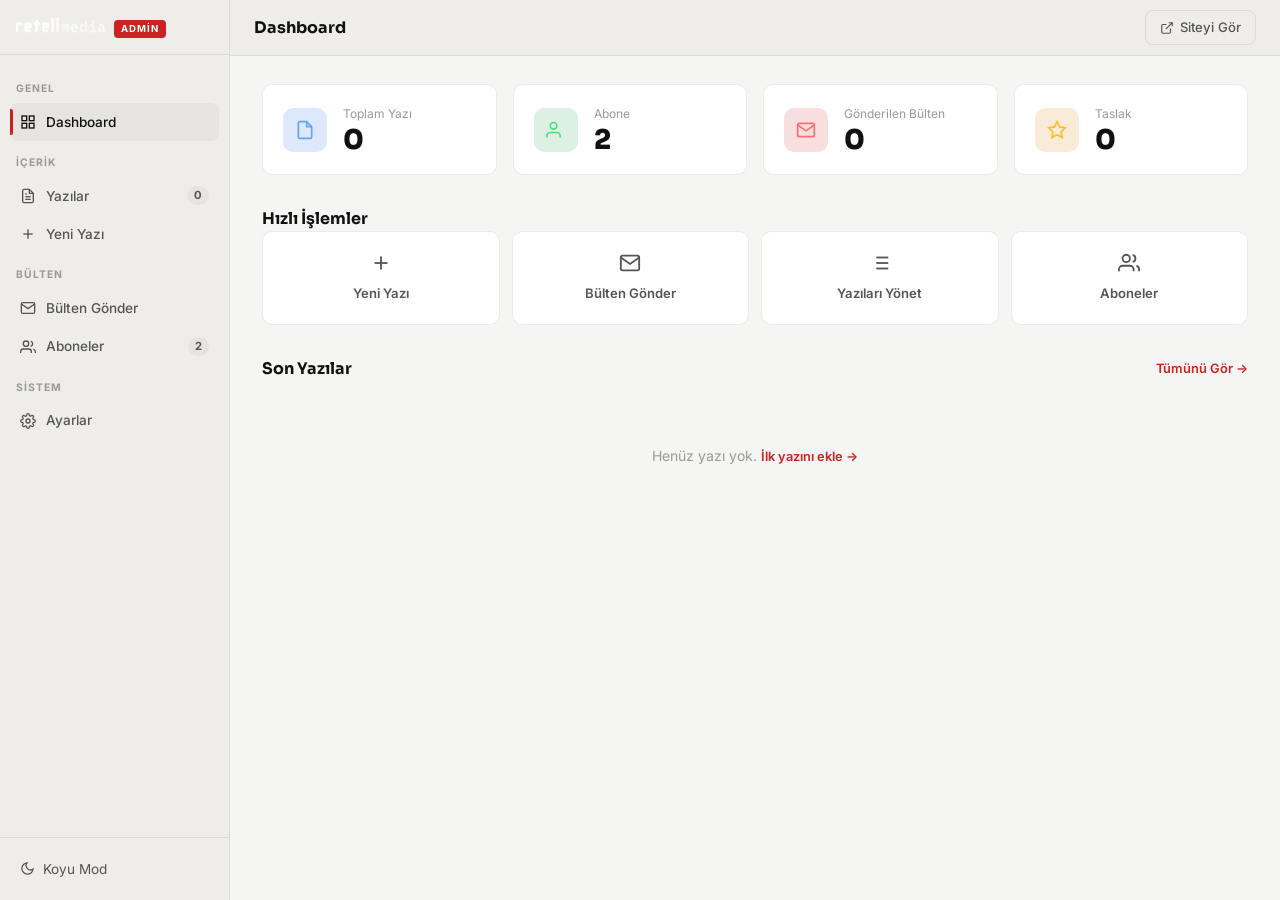
==== commit 54df93b6: "Admin paneli → site entegrasyonu: localStorage tabanlı dinamik içerik - script.js: injectAdminConten" ====
--- a/admin/index.html
+++ b/admin/index.html
@@ -15,7 +15,7 @@
   <aside class="sidebar" id="sidebar">
     <div class="sidebar-top">
       <a href="../index.html" class="sidebar-logo" target="_blank">
-        <span class="logo-wordmark">retell <strong>visual</strong></span>
+        <img src="../assets/logo-full.png" alt="Retell Media" style="height:22px;width:auto;filter:invert(1);display:block;">
         <span class="admin-badge">admin</span>
       </a>
       <button class="sidebar-close" id="sidebar-close" aria-label="Menüyü kapat">
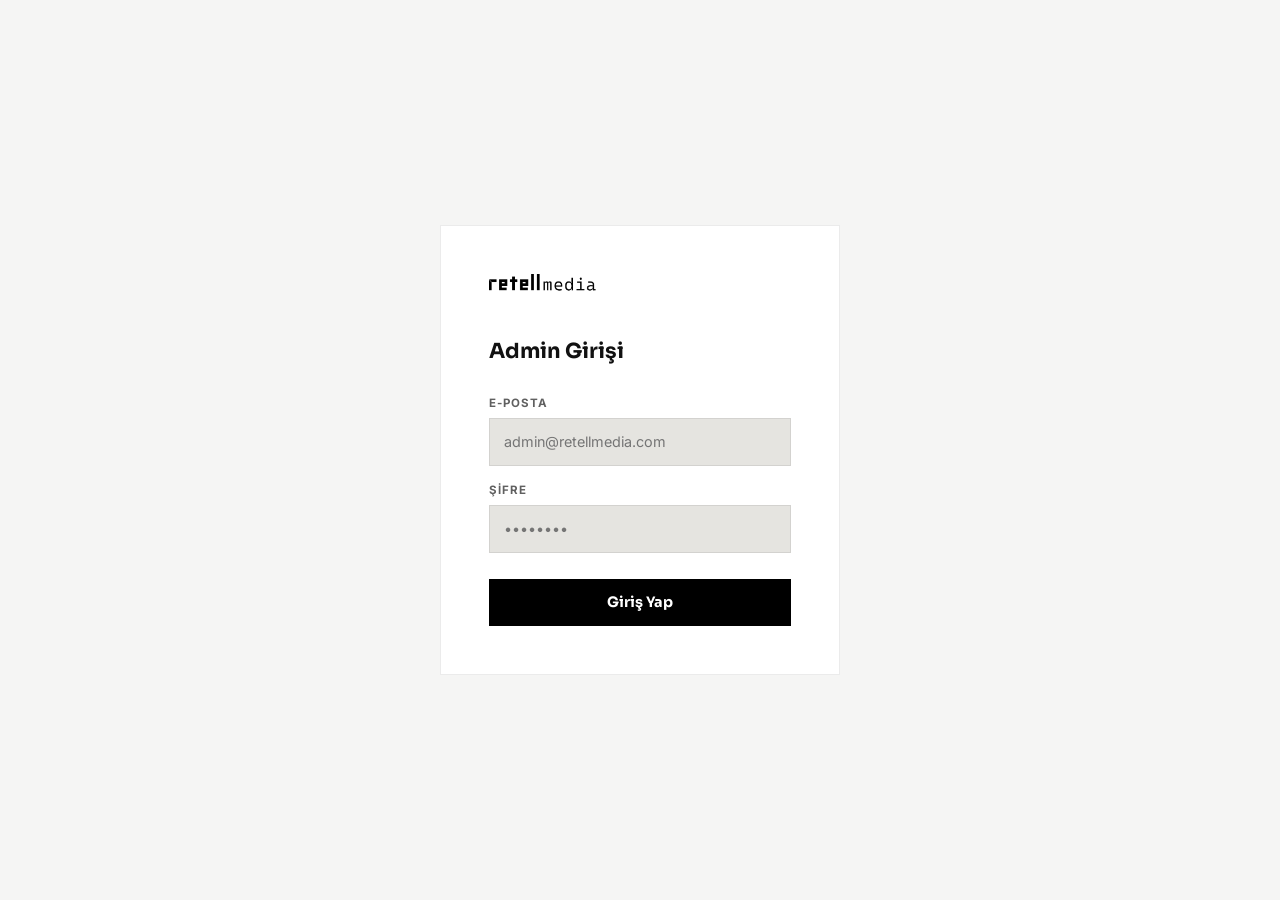
==== commit 15649cee: "Firebase entegrasyonu: Firestore + Auth + Storage - firebase-config.js: Kullanıcının dolduracağı con" ====
--- a/admin/index.html
+++ b/admin/index.html
@@ -3,13 +3,36 @@
 <head>
   <meta charset="UTF-8">
   <meta name="viewport" content="width=device-width, initial-scale=1.0">
-  <title>Retell Visual — Admin</title>
+  <title>Retell Media — Admin</title>
   <link rel="preconnect" href="https://fonts.googleapis.com">
   <link rel="preconnect" href="https://fonts.gstatic.com" crossorigin>
   <link href="https://fonts.googleapis.com/css2?family=Sora:wght@300;400;600;700;800&family=Inter:wght@400;500;600&display=swap" rel="stylesheet">
   <link rel="stylesheet" href="admin.css">
 </head>
 <body>
+
+  <!-- ── GİRİŞ EKRANI ─────────────────────────────────────── -->
+  <div id="login-screen" class="login-screen">
+    <div class="login-box">
+      <img src="../assets/logo-full.png" alt="Retell Media" class="login-logo">
+      <h2>Admin Girişi</h2>
+      <form id="login-form" novalidate>
+        <div class="login-form-group">
+          <label for="login-email">E-posta</label>
+          <input type="email" id="login-email" placeholder="admin@retellmedia.com" autocomplete="email" required>
+        </div>
+        <div class="login-form-group">
+          <label for="login-password">Şifre</label>
+          <input type="password" id="login-password" placeholder="••••••••" autocomplete="current-password" required>
+        </div>
+        <button type="submit" class="login-submit-btn">Giriş Yap</button>
+        <p id="login-error" class="login-error" style="display:none"></p>
+      </form>
+    </div>
+  </div>
+
+  <!-- ── ADMIN PANEL (giriş sonrası gösterilir) ────────────── -->
+  <div id="admin-wrapper" style="display:none; contents;">
 
   <!-- ── SIDEBAR ──────────────────────────────────────────── -->
   <aside class="sidebar" id="sidebar">
@@ -72,6 +95,10 @@
         <svg class="icon-sun" xmlns="http://www.w3.org/2000/svg" width="15" height="15" viewBox="0 0 24 24" fill="none" stroke="currentColor" stroke-width="2"><circle cx="12" cy="12" r="5"/><line x1="12" y1="1" x2="12" y2="3"/><line x1="12" y1="21" x2="12" y2="23"/><line x1="4.22" y1="4.22" x2="5.64" y2="5.64"/><line x1="18.36" y1="18.36" x2="19.78" y2="19.78"/><line x1="1" y1="12" x2="3" y2="12"/><line x1="21" y1="12" x2="23" y2="12"/></svg>
         <svg class="icon-moon" xmlns="http://www.w3.org/2000/svg" width="15" height="15" viewBox="0 0 24 24" fill="none" stroke="currentColor" stroke-width="2"><path d="M21 12.79A9 9 0 1 1 11.21 3 7 7 0 0 0 21 12.79z"/></svg>
         <span class="theme-label">Açık Mod</span>
+      </button>
+      <button class="theme-toggle-sidebar" id="logout-btn" style="margin-top:8px;color:#e53030">
+        <svg xmlns="http://www.w3.org/2000/svg" width="15" height="15" viewBox="0 0 24 24" fill="none" stroke="currentColor" stroke-width="2"><path d="M9 21H5a2 2 0 0 1-2-2V5a2 2 0 0 1 2-2h4"/><polyline points="16 17 21 12 16 7"/><line x1="21" y1="12" x2="9" y2="12"/></svg>
+        <span>Çıkış Yap</span>
       </button>
     </div>
   </aside>
@@ -630,6 +657,14 @@
     </div>
   </div>
 
+  </div><!-- /admin-wrapper -->
+
+  <!-- Firebase SDK (compat) -->
+  <script src="https://www.gstatic.com/firebasejs/10.7.1/firebase-app-compat.js"></script>
+  <script src="https://www.gstatic.com/firebasejs/10.7.1/firebase-auth-compat.js"></script>
+  <script src="https://www.gstatic.com/firebasejs/10.7.1/firebase-firestore-compat.js"></script>
+  <script src="https://www.gstatic.com/firebasejs/10.7.1/firebase-storage-compat.js"></script>
+  <script src="../firebase-config.js"></script>
   <script src="admin.js"></script>
 </body>
 </html>
--- a/admin/admin.css
+++ b/admin/admin.css
@@ -1,6 +1,84 @@
 /* ============================================================
-   RETELL VISUAL — admin.css
+   RETELL MEDIA — admin.css
    ============================================================ */
+
+/* ── GİRİŞ EKRANI ──────────────────────────────────────────── */
+.login-screen {
+  position: fixed;
+  inset: 0;
+  background: var(--bg, #0a0a0a);
+  z-index: 9999;
+  display: flex;
+  align-items: center;
+  justify-content: center;
+}
+.login-box {
+  background: var(--bg-card, #1c1c1c);
+  border: 1px solid var(--border, rgba(255,255,255,.08));
+  padding: 48px;
+  width: 100%;
+  max-width: 400px;
+}
+.login-logo {
+  height: 26px;
+  width: auto;
+  display: block;
+  margin-bottom: 36px;
+  filter: invert(1);
+}
+[data-theme="light"] .login-logo { filter: none; }
+.login-box h2 {
+  font-family: 'Sora', sans-serif;
+  font-size: 1.3rem;
+  font-weight: 700;
+  margin-bottom: 28px;
+}
+.login-form-group { margin-bottom: 16px; }
+.login-form-group label {
+  display: block;
+  font-size: 0.72rem;
+  font-weight: 700;
+  color: var(--text-muted, #606060);
+  margin-bottom: 6px;
+  text-transform: uppercase;
+  letter-spacing: 0.08em;
+}
+.login-form-group input {
+  width: 100%;
+  padding: 12px 14px;
+  background: var(--bg-2, #181818);
+  border: 1.5px solid var(--border, rgba(255,255,255,.08));
+  color: var(--text, #f0ede8);
+  font-family: inherit;
+  font-size: 0.9rem;
+  outline: none;
+  transition: border-color .2s;
+  border-radius: 0;
+}
+.login-form-group input:focus { border-color: var(--text-muted, #606060); }
+.login-submit-btn {
+  width: 100%;
+  padding: 13px;
+  background: #fff;
+  color: #000;
+  font-family: 'Sora', sans-serif;
+  font-size: 0.9rem;
+  font-weight: 700;
+  border: none;
+  cursor: pointer;
+  margin-top: 10px;
+  transition: opacity .2s;
+}
+[data-theme="light"] .login-submit-btn { background: #000; color: #fff; }
+.login-submit-btn:hover { opacity: .85; }
+.login-submit-btn:disabled { opacity: .4; cursor: not-allowed; }
+.login-error {
+  margin-top: 14px;
+  font-size: 0.82rem;
+  color: #e53030;
+  text-align: center;
+  line-height: 1.5;
+}
 
 :root {
   --bg:        #0d0d0d;
